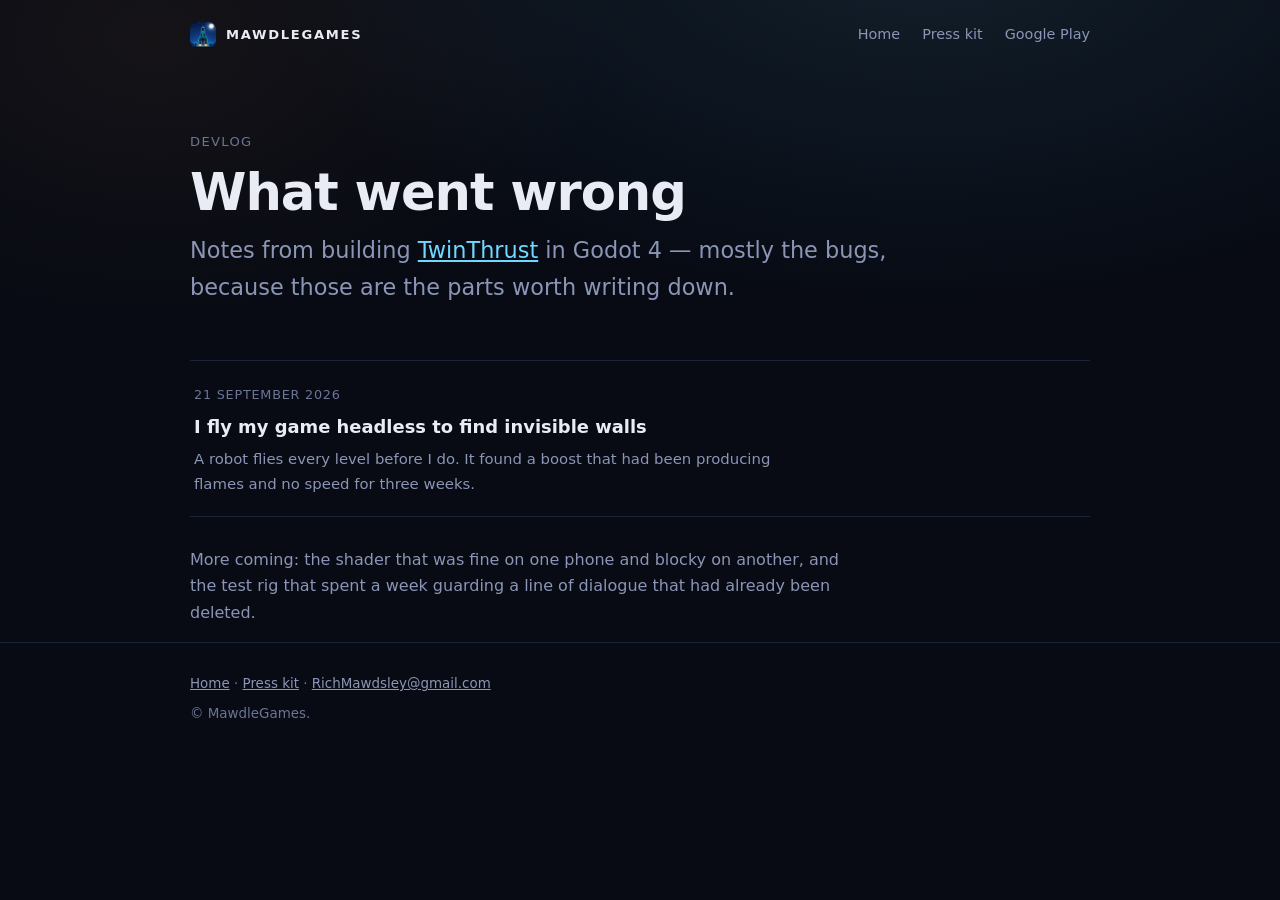
==== devlog/index.html @ 43130ed5 "Stand up the TwinThrust site: landing page, press kit and devlog Replaces a domain that served only " ====
<!DOCTYPE html>
<html lang="en">
<head>
<meta charset="utf-8">
<meta name="viewport" content="width=device-width, initial-scale=1">
<title>TwinThrust devlog</title>
<meta name="description" content="Notes from building TwinThrust in Godot 4 — the bugs, the test rigs, and the things that only go wrong on one phone.">
<link rel="icon" href="../media/icon_512.png">
<meta property="og:title" content="TwinThrust devlog">
<meta property="og:description" content="Notes from building a physics rocket lander in Godot 4 — the bugs, the test rigs, and the things that only go wrong on one phone.">
<meta property="og:image" content="https://mawdlecode.github.io/media/feature.png">
<link rel="stylesheet" href="../style.css">
</head>
<body>

<nav class="nav">
  <a class="brand" href="/"><img src="../media/icon_512.png" alt=""> MawdleGames</a>
  <a class="link" href="/">Home</a>
  <a class="link" href="../presskit/">Press&nbsp;kit</a>
  <a class="link" href="https://play.google.com/store/apps/details?id=com.mawdlegames.twinthrust">Google&nbsp;Play</a>
</nav>

<div class="wrap">
  <header class="hero" style="text-align:left; padding-bottom:10px">
    <p class="kicker">Devlog</p>
    <h1 style="font-size:clamp(2.1rem,6vw,3.2rem)">What went wrong</h1>
    <p class="tagline" style="max-width:52ch; margin-left:0">
      Notes from building <a href="/" style="color:var(--cyan)">TwinThrust</a> in Godot 4 — mostly
      the bugs, because those are the parts worth writing down.
    </p>
  </header>
</div>

<section class="wrap" style="padding-top:10px">
  <ul class="posts">
    <li>
      <a href="headless-autopilot/">
        <span class="meta">21 September 2026</span>
        <h3>I fly my game headless to find invisible walls</h3>
        <p>A robot flies every level before I do. It found a boost that had been producing flames and no speed for three weeks.</p>
      </a>
    </li>
  </ul>

  <p style="margin-top:30px; color:var(--muted)">
    More coming: the shader that was fine on one phone and blocky on another, and the test rig that
    spent a week guarding a line of dialogue that had already been deleted.
  </p>
</section>

<footer>
  <div class="wrap">
    <p><a href="/">Home</a> · <a href="../presskit/">Press kit</a> · <a href="mailto:RichMawdsley@gmail.com">RichMawdsley@gmail.com</a></p>
    <p>© MawdleGames.</p>
  </div>
</footer>

</body>
</html>
---- style.css ----
/* TwinThrust — mawdlecode.github.io
   Palette lifted from the game itself: the night sky, the Vael's cyan, the Magpie's orange. */

:root {
  color-scheme: dark;
  --bg:        #080b14;
  --bg-raised: #0e1322;
  --bg-sunk:   #05070e;
  --line:      #1c2439;
  --text:      #e9ecf5;
  --muted:     #8b95b5;
  --dim:       #6b7594;
  --cyan:      #6fd8ff;
  --orange:    #ffa552;
  --green:     #5ce6a0;
  --radius: 14px;
  --maxw: 940px;
}

* { box-sizing: border-box; }

html { scroll-behavior: smooth; }

body {
  margin: 0;
  background: var(--bg);
  color: var(--text);
  font-family: ui-sans-serif, system-ui, -apple-system, "Segoe UI", Roboto, Helvetica, Arial, sans-serif;
  line-height: 1.65;
  -webkit-font-smoothing: antialiased;
  overflow-x: hidden;
}

/* A faint starfield wash, so the page feels like the game without costing a request. */
body::before {
  content: "";
  position: fixed;
  inset: 0;
  pointer-events: none;
  z-index: 0;
  background:
    radial-gradient(1100px 620px at 72% -8%, rgba(111, 216, 255, .10), transparent 62%),
    radial-gradient(760px 520px at 12% 4%, rgba(255, 165, 82, .055), transparent 60%);
}

.wrap { position: relative; z-index: 1; max-width: var(--maxw); margin: 0 auto; padding: 0 20px; }

/* ---------- nav ---------- */
.nav {
  position: relative; z-index: 3;
  display: flex; align-items: center; gap: 22px;
  max-width: var(--maxw); margin: 0 auto; padding: 22px 20px;
  flex-wrap: wrap;
}
.nav .brand {
  font-weight: 700; letter-spacing: .13em; text-transform: uppercase;
  font-size: .82rem; color: var(--text); text-decoration: none; margin-right: auto;
  display: inline-flex; align-items: center; gap: 10px;
}
.nav .brand img { width: 26px; height: 26px; border-radius: 7px; display: block; }
.nav a.link { color: var(--muted); text-decoration: none; font-size: .9rem; }
.nav a.link:hover { color: var(--cyan); }

/* ---------- hero ---------- */
.hero { padding: 48px 0 20px; text-align: center; }
.hero h1 {
  font-size: clamp(2.6rem, 9vw, 4.6rem);
  line-height: 1.02; margin: 0 0 14px; letter-spacing: -.02em; font-weight: 800;
}
.hero h1 .t2 {
  background: linear-gradient(100deg, var(--cyan), var(--orange));
  -webkit-background-clip: text; background-clip: text; color: transparent;
}
.tagline { font-size: clamp(1.05rem, 3.4vw, 1.4rem); color: var(--muted); margin: 0 auto 8px; max-width: 30ch; }
.subline { color: var(--dim, #6b7594); font-size: .95rem; margin: 0 0 30px; }

.badges { display: flex; gap: 14px; justify-content: center; flex-wrap: wrap; align-items: center; margin-bottom: 8px; }
.play-badge img { height: 58px; display: block; }
.ghost {
  display: inline-flex; align-items: center; gap: 8px;
  padding: 13px 20px; border: 1px solid var(--line); border-radius: 11px;
  color: var(--text); text-decoration: none; font-size: .93rem; background: rgba(255,255,255,.02);
}
.ghost:hover { border-color: var(--cyan); color: var(--cyan); }

/* ---------- video strip ---------- */
.strip {
  display: grid; grid-template-columns: repeat(4, 1fr); gap: 14px;
  margin: 42px 0 12px;
}
.shot { position: relative; border-radius: var(--radius); overflow: hidden; background: var(--bg-sunk); border: 1px solid var(--line); }
.shot video, .shot img { width: 100%; display: block; aspect-ratio: 9/16; object-fit: cover; }
.shot figcaption {
  position: absolute; left: 0; right: 0; bottom: 0;
  padding: 26px 12px 10px; font-size: .78rem; color: #cfd6ea;
  background: linear-gradient(transparent, rgba(4,6,12,.92));
}
@media (max-width: 760px) { .strip { grid-template-columns: repeat(2, 1fr); } }

/* ---------- sections ---------- */
section { padding: 60px 0; }
h2 { font-size: clamp(1.5rem, 4.6vw, 2.05rem); margin: 0 0 14px; letter-spacing: -.01em; }
h2 .accent { color: var(--cyan); }
.lede { color: var(--muted); font-size: 1.06rem; max-width: 62ch; }
p { max-width: 66ch; }

.split { display: grid; grid-template-columns: 1.15fr .85fr; gap: 40px; align-items: center; }
@media (max-width: 800px) { .split { grid-template-columns: 1fr; gap: 26px; } }
.split .media { border-radius: var(--radius); overflow: hidden; border: 1px solid var(--line); background: var(--bg-sunk); }
.split .media video { width: 100%; display: block; }

.grid { display: grid; grid-template-columns: repeat(auto-fit, minmax(230px, 1fr)); gap: 16px; margin-top: 28px; }
.card { background: var(--bg-raised); border: 1px solid var(--line); border-radius: var(--radius); padding: 20px; }
.card h3 { margin: 0 0 7px; font-size: 1rem; letter-spacing: .01em; }
.card p { margin: 0; color: var(--muted); font-size: .92rem; }
.card .num { font-size: 1.85rem; font-weight: 800; color: var(--cyan); line-height: 1; display: block; margin-bottom: 6px; }
.card.warm .num { color: var(--orange); }
.card.good .num { color: var(--green); }

hr.rule { border: 0; border-top: 1px solid var(--line); margin: 0; }

/* ---------- devlog list ---------- */
.posts { list-style: none; padding: 0; margin: 26px 0 0; }
.posts li { border-top: 1px solid var(--line); }
.posts li:last-child { border-bottom: 1px solid var(--line); }
.posts a { display: block; padding: 20px 4px; text-decoration: none; color: var(--text); }
.posts a:hover { background: rgba(111,216,255,.04); }
.posts .meta { color: var(--dim, #6b7594); font-size: .8rem; letter-spacing: .06em; text-transform: uppercase; }
.posts h3 { margin: 5px 0 5px; font-size: 1.12rem; }
.posts p { margin: 0; color: var(--muted); font-size: .93rem; }

/* ---------- article ---------- */
.article { max-width: 700px; }
.article h2 { margin-top: 40px; font-size: 1.35rem; }
.article p, .article li { color: #ccd3e6; }
.article code {
  background: var(--bg-raised); border: 1px solid var(--line); border-radius: 5px;
  padding: 1px 6px; font-size: .88em; color: var(--cyan);
  font-family: ui-monospace, SFMono-Regular, Menlo, Consolas, monospace;
}
.article pre {
  background: var(--bg-sunk); border: 1px solid var(--line); border-radius: 10px;
  padding: 16px; overflow-x: auto; font-size: .86rem; line-height: 1.55;
}
.article pre code { background: none; border: 0; padding: 0; color: #d7def0; }
.article blockquote {
  margin: 22px 0; padding: 4px 0 4px 18px; border-left: 2px solid var(--orange);
  color: var(--muted); font-style: italic;
}
.kicker { color: var(--dim, #6b7594); font-size: .82rem; letter-spacing: .1em; text-transform: uppercase; }

/* ---------- cta ---------- */
.cta {
  text-align: center; background: var(--bg-raised);
  border: 1px solid var(--line); border-radius: 18px; padding: 44px 24px; margin: 20px 0 60px;
}
.cta h2 { margin-bottom: 8px; }

/* ---------- footer ---------- */
footer { border-top: 1px solid var(--line); padding: 30px 0 46px; color: var(--dim, #6b7594); font-size: .84rem; }
footer a { color: var(--muted); }
footer p { max-width: none; margin: 0 0 8px; }
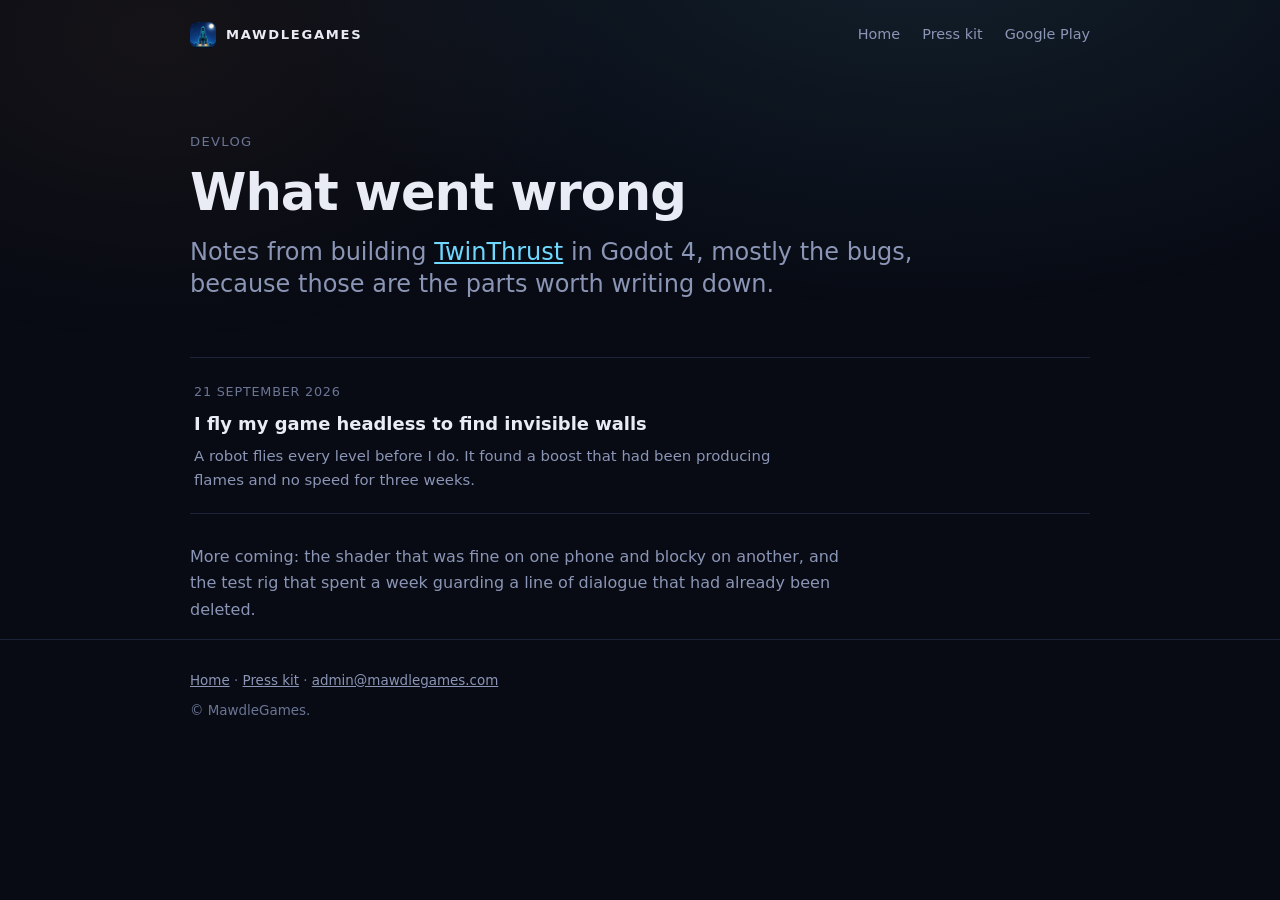
==== commit fe7c22f2: "Correct the site against the game, and show all three realms Owner review found the copy was describ" ====
--- a/devlog/index.html
+++ b/devlog/index.html
@@ -4,10 +4,10 @@
 <meta charset="utf-8">
 <meta name="viewport" content="width=device-width, initial-scale=1">
 <title>TwinThrust devlog</title>
-<meta name="description" content="Notes from building TwinThrust in Godot 4 — the bugs, the test rigs, and the things that only go wrong on one phone.">
+<meta name="description" content="Notes from building TwinThrust in Godot 4, the bugs, the test rigs, and the things that only go wrong on one phone.">
 <link rel="icon" href="../media/icon_512.png">
 <meta property="og:title" content="TwinThrust devlog">
-<meta property="og:description" content="Notes from building a physics rocket lander in Godot 4 — the bugs, the test rigs, and the things that only go wrong on one phone.">
+<meta property="og:description" content="Notes from building a physics rocket lander in Godot 4, the bugs, the test rigs, and the things that only go wrong on one phone.">
 <meta property="og:image" content="https://mawdlecode.github.io/media/feature.png">
 <link rel="stylesheet" href="../style.css">
 </head>
@@ -25,7 +25,7 @@
     <p class="kicker">Devlog</p>
     <h1 style="font-size:clamp(2.1rem,6vw,3.2rem)">What went wrong</h1>
     <p class="tagline" style="max-width:52ch; margin-left:0">
-      Notes from building <a href="/" style="color:var(--cyan)">TwinThrust</a> in Godot 4 — mostly
+      Notes from building <a href="/" style="color:var(--cyan)">TwinThrust</a> in Godot 4, mostly
       the bugs, because those are the parts worth writing down.
     </p>
   </header>
@@ -50,7 +50,7 @@
 
 <footer>
   <div class="wrap">
-    <p><a href="/">Home</a> · <a href="../presskit/">Press kit</a> · <a href="mailto:RichMawdsley@gmail.com">RichMawdsley@gmail.com</a></p>
+    <p><a href="/">Home</a> · <a href="../presskit/">Press kit</a> · <a href="mailto:admin@mawdlegames.com">admin@mawdlegames.com</a></p>
     <p>© MawdleGames.</p>
   </div>
 </footer>
--- a/style.css
+++ b/style.css
@@ -1,4 +1,4 @@
-/* TwinThrust — mawdlecode.github.io
+/* TwinThrust, mawdlecode.github.io
    Palette lifted from the game itself: the night sky, the Vael's cyan, the Magpie's orange. */
 
 :root {
@@ -65,14 +65,17 @@
 .hero { padding: 48px 0 20px; text-align: center; }
 .hero h1 {
   font-size: clamp(2.6rem, 9vw, 4.6rem);
-  line-height: 1.02; margin: 0 0 14px; letter-spacing: -.02em; font-weight: 800;
+  line-height: 1.02; margin: 0 0 18px; letter-spacing: -.02em; font-weight: 800;
 }
 .hero h1 .t2 {
   background: linear-gradient(100deg, var(--cyan), var(--orange));
   -webkit-background-clip: text; background-clip: text; color: transparent;
 }
-.tagline { font-size: clamp(1.05rem, 3.4vw, 1.4rem); color: var(--muted); margin: 0 auto 8px; max-width: 30ch; }
-.subline { color: var(--dim, #6b7594); font-size: .95rem; margin: 0 0 30px; }
+.tagline {
+  font-size: clamp(1.15rem, 3.6vw, 1.5rem); color: var(--muted);
+  margin: 0 auto 10px; max-width: 34ch; line-height: 1.35;
+}
+.subline { color: var(--dim); font-size: .95rem; margin: 0 auto 32px; max-width: 46ch; }
 
 .badges { display: flex; gap: 14px; justify-content: center; flex-wrap: wrap; align-items: center; margin-bottom: 8px; }
 .play-badge img { height: 58px; display: block; }
@@ -108,6 +111,21 @@
 @media (max-width: 800px) { .split { grid-template-columns: 1fr; gap: 26px; } }
 .split .media { border-radius: var(--radius); overflow: hidden; border: 1px solid var(--line); background: var(--bg-sunk); }
 .split .media video { width: 100%; display: block; }
+
+/* Centred sections: heading, lede and card contents all share the axis. */
+.center { text-align: center; }
+.center p, .center .lede { margin-left: auto; margin-right: auto; }
+.center-block { max-width: 60ch; margin-left: auto; margin-right: auto; }
+.center .card { text-align: center; }
+.center .card p { margin-left: auto; margin-right: auto; }
+
+/* The three realms, side by side, so the palettes read as three worlds. */
+.realms { display: grid; grid-template-columns: repeat(3, 1fr); gap: 18px; margin-top: 32px; text-align: left; }
+@media (max-width: 800px) { .realms { grid-template-columns: 1fr; max-width: 420px; margin-left: auto; margin-right: auto; } }
+.realm { margin: 0; background: var(--bg-raised); border: 1px solid var(--line); border-radius: var(--radius); overflow: hidden; }
+.realm img { width: 100%; display: block; aspect-ratio: 9/16; object-fit: cover; object-position: center; }
+.realm figcaption { padding: 16px 18px 20px; font-size: .9rem; color: var(--muted); line-height: 1.55; }
+.realm figcaption strong { display: block; color: var(--text); font-size: .97rem; margin-bottom: 6px; letter-spacing: .01em; }
 
 .grid { display: grid; grid-template-columns: repeat(auto-fit, minmax(230px, 1fr)); gap: 16px; margin-top: 28px; }
 .card { background: var(--bg-raised); border: 1px solid var(--line); border-radius: var(--radius); padding: 20px; }
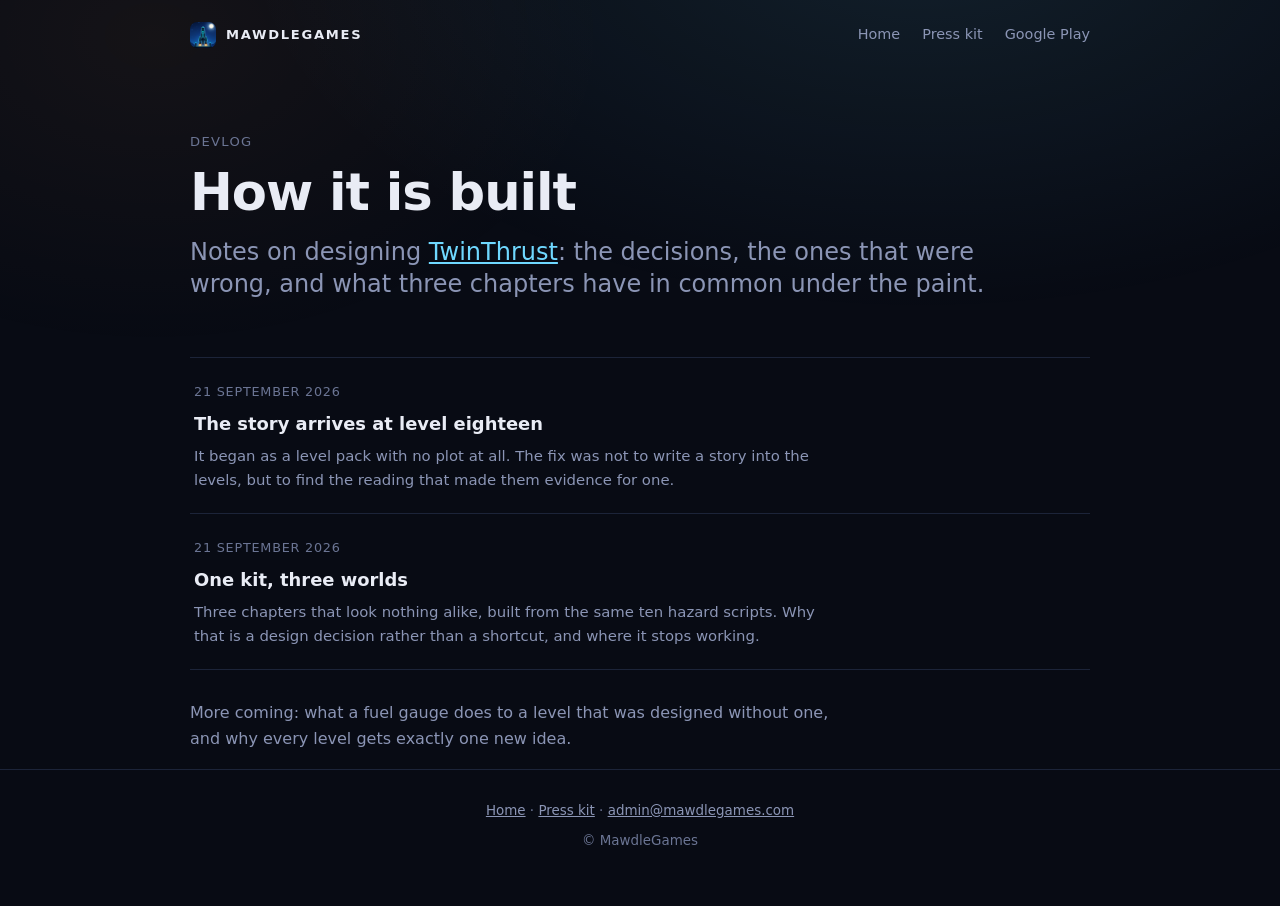
==== commit 2f23b628: "Replace the devlog with two design posts, and add the PixelPicked badge The owner did not want the h" ====
--- a/devlog/index.html
+++ b/devlog/index.html
@@ -4,10 +4,10 @@
 <meta charset="utf-8">
 <meta name="viewport" content="width=device-width, initial-scale=1">
 <title>TwinThrust devlog</title>
-<meta name="description" content="Notes from building TwinThrust in Godot 4, the bugs, the test rigs, and the things that only go wrong on one phone.">
+<meta name="description" content="Notes on designing TwinThrust: how three chapters are built from one kit of scripts, and how a level pack grew a story.">
 <link rel="icon" href="../media/icon_512.png">
 <meta property="og:title" content="TwinThrust devlog">
-<meta property="og:description" content="Notes from building a physics rocket lander in Godot 4, the bugs, the test rigs, and the things that only go wrong on one phone.">
+<meta property="og:description" content="Notes on designing TwinThrust: how three chapters are built from one kit of scripts, and how a level pack grew a story.">
 <meta property="og:image" content="https://mawdlecode.github.io/media/feature.png">
 <link rel="stylesheet" href="../style.css">
 </head>
@@ -23,10 +23,10 @@
 <div class="wrap">
   <header class="hero" style="text-align:left; padding-bottom:10px">
     <p class="kicker">Devlog</p>
-    <h1 style="font-size:clamp(2.1rem,6vw,3.2rem)">What went wrong</h1>
-    <p class="tagline" style="max-width:52ch; margin-left:0">
-      Notes from building <a href="/" style="color:var(--cyan)">TwinThrust</a> in Godot 4, mostly
-      the bugs, because those are the parts worth writing down.
+    <h1 style="font-size:clamp(2.1rem,6vw,3.2rem)">How it is built</h1>
+    <p class="tagline" style="max-width:54ch; margin-left:0">
+      Notes on designing <a href="/" style="color:var(--cyan)">TwinThrust</a>: the decisions, the
+      ones that were wrong, and what three chapters have in common under the paint.
     </p>
   </header>
 </div>
@@ -34,24 +34,31 @@
 <section class="wrap" style="padding-top:10px">
   <ul class="posts">
     <li>
-      <a href="headless-autopilot/">
+      <a href="the-story-arrives-late/">
         <span class="meta">21 September 2026</span>
-        <h3>I fly my game headless to find invisible walls</h3>
-        <p>A robot flies every level before I do. It found a boost that had been producing flames and no speed for three weeks.</p>
+        <h3>The story arrives at level eighteen</h3>
+        <p>It began as a level pack with no plot at all. The fix was not to write a story into the levels, but to find the reading that made them evidence for one.</p>
+      </a>
+    </li>
+    <li>
+      <a href="one-kit-three-worlds/">
+        <span class="meta">21 September 2026</span>
+        <h3>One kit, three worlds</h3>
+        <p>Three chapters that look nothing alike, built from the same ten hazard scripts. Why that is a design decision rather than a shortcut, and where it stops working.</p>
       </a>
     </li>
   </ul>
 
   <p style="margin-top:30px; color:var(--muted)">
-    More coming: the shader that was fine on one phone and blocky on another, and the test rig that
-    spent a week guarding a line of dialogue that had already been deleted.
+    More coming: what a fuel gauge does to a level that was designed without one, and why every
+    level gets exactly one new idea.
   </p>
 </section>
 
 <footer>
-  <div class="wrap">
-    <p><a href="/">Home</a> · <a href="../presskit/">Press kit</a> · <a href="mailto:admin@mawdlegames.com">admin@mawdlegames.com</a></p>
-    <p>© MawdleGames.</p>
+  <div class="wrap center">
+    <p><a href="/">Home</a> &middot; <a href="../presskit/">Press kit</a> &middot; <a href="mailto:admin@mawdlegames.com">admin@mawdlegames.com</a></p>
+    <p>© MawdleGames</p>
   </div>
 </footer>
 
--- a/style.css
+++ b/style.css
@@ -178,3 +178,15 @@
 footer { border-top: 1px solid var(--line); padding: 30px 0 46px; color: var(--dim, #6b7594); font-size: .84rem; }
 footer a { color: var(--muted); }
 footer p { max-width: none; margin: 0 0 8px; }
+
+/* ---------- reskin table (devlog) ---------- */
+table.reskin { width: 100%; border-collapse: collapse; margin: 22px 0 26px; font-size: .88rem; min-width: 560px; }
+table.reskin th, table.reskin td { text-align: left; padding: 10px 12px; border-bottom: 1px solid var(--line); vertical-align: top; }
+table.reskin thead th { color: var(--text); font-size: .78rem; text-transform: uppercase; letter-spacing: .07em; border-bottom-color: #2a3550; }
+table.reskin td { color: var(--muted); }
+table.reskin td:first-child { color: var(--cyan); white-space: nowrap; }
+table.reskin tbody tr:hover { background: rgba(111,216,255,.03); }
+
+/* ---------- badges row ---------- */
+.badge-row { display: flex; gap: 14px; justify-content: center; align-items: center; flex-wrap: wrap; margin-top: 18px; }
+.badge-row img { display: block; border-radius: 8px; }
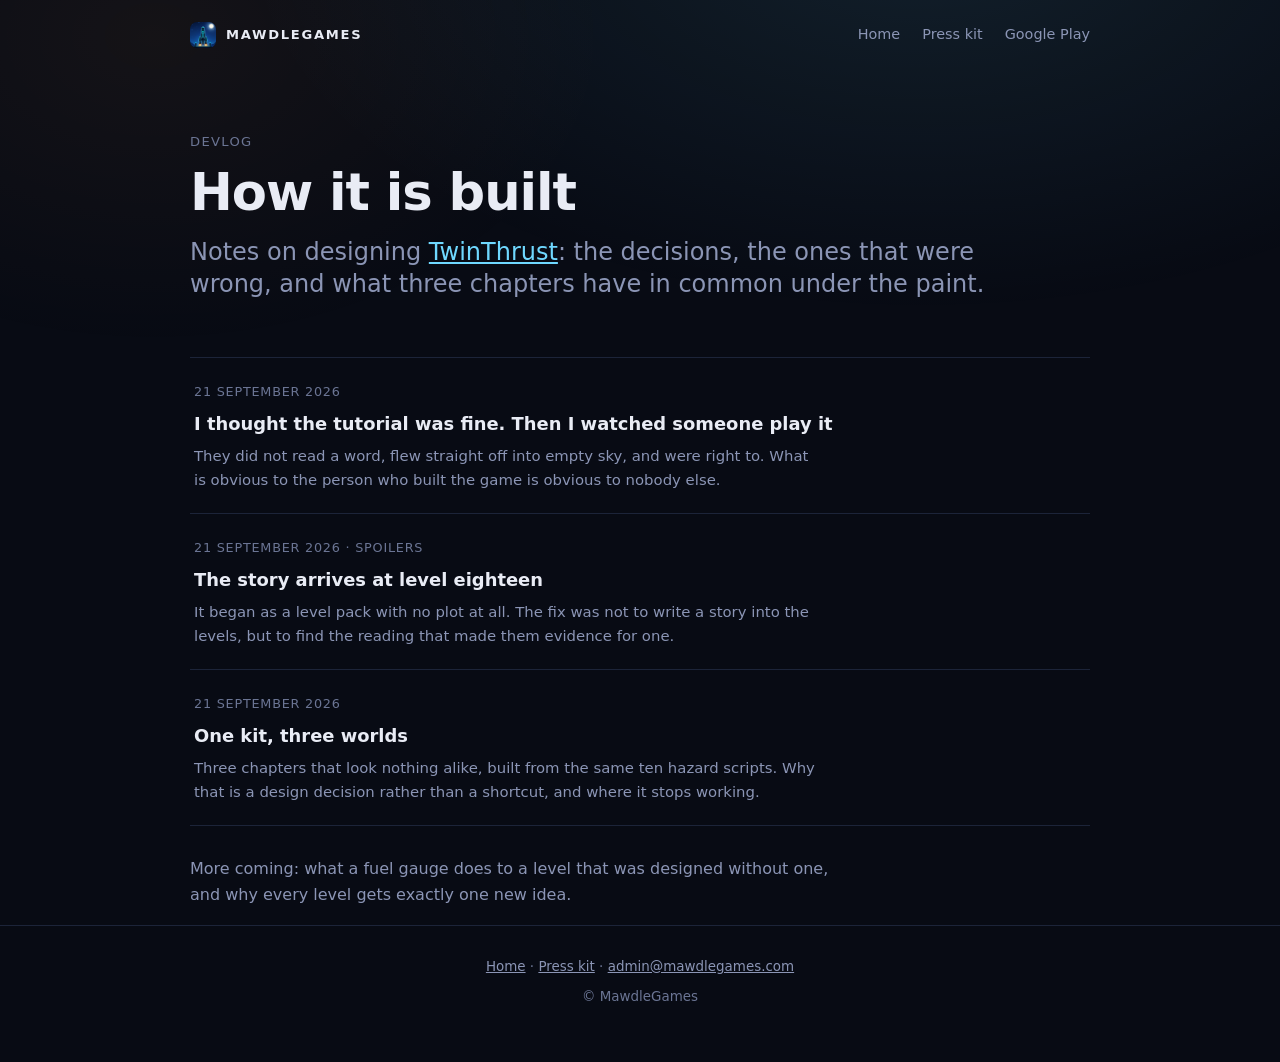
==== commit 9a2d7461: "Spoiler warning, a third devlog, and the Chapter 4 framing Owner review:  - Big bold SPOILERS AHEAD " ====
--- a/devlog/index.html
+++ b/devlog/index.html
@@ -34,8 +34,15 @@
 <section class="wrap" style="padding-top:10px">
   <ul class="posts">
     <li>
+      <a href="watching-people-play/">
+        <span class="meta">21 September 2026</span>
+        <h3>I thought the tutorial was fine. Then I watched someone play it</h3>
+        <p>They did not read a word, flew straight off into empty sky, and were right to. What is obvious to the person who built the game is obvious to nobody else.</p>
+      </a>
+    </li>
+    <li>
       <a href="the-story-arrives-late/">
-        <span class="meta">21 September 2026</span>
+        <span class="meta">21 September 2026 &middot; spoilers</span>
         <h3>The story arrives at level eighteen</h3>
         <p>It began as a level pack with no plot at all. The fix was not to write a story into the levels, but to find the reading that made them evidence for one.</p>
       </a>
--- a/style.css
+++ b/style.css
@@ -190,3 +190,24 @@
 /* ---------- badges row ---------- */
 .badge-row { display: flex; gap: 14px; justify-content: center; align-items: center; flex-wrap: wrap; margin-top: 18px; }
 .badge-row img { display: block; border-radius: 8px; }
+
+/* ---------- spoiler warning ---------- */
+.spoiler {
+  border: 2px solid var(--orange);
+  border-radius: var(--radius);
+  background: rgba(255, 165, 82, .07);
+  padding: 20px 22px;
+  margin: 26px 0 34px;
+}
+.spoiler .spoiler-title {
+  margin: 0 0 8px;
+  font-size: clamp(1.25rem, 4vw, 1.6rem);
+  font-weight: 800;
+  letter-spacing: .04em;
+  text-transform: uppercase;
+  color: var(--orange);
+}
+.spoiler p { margin: 0 0 10px; color: #e2e7f3; max-width: none; }
+.spoiler p:last-child { margin-bottom: 0; }
+.spoiler .spoiler-out { font-weight: 600; }
+.spoiler a { color: var(--orange); }
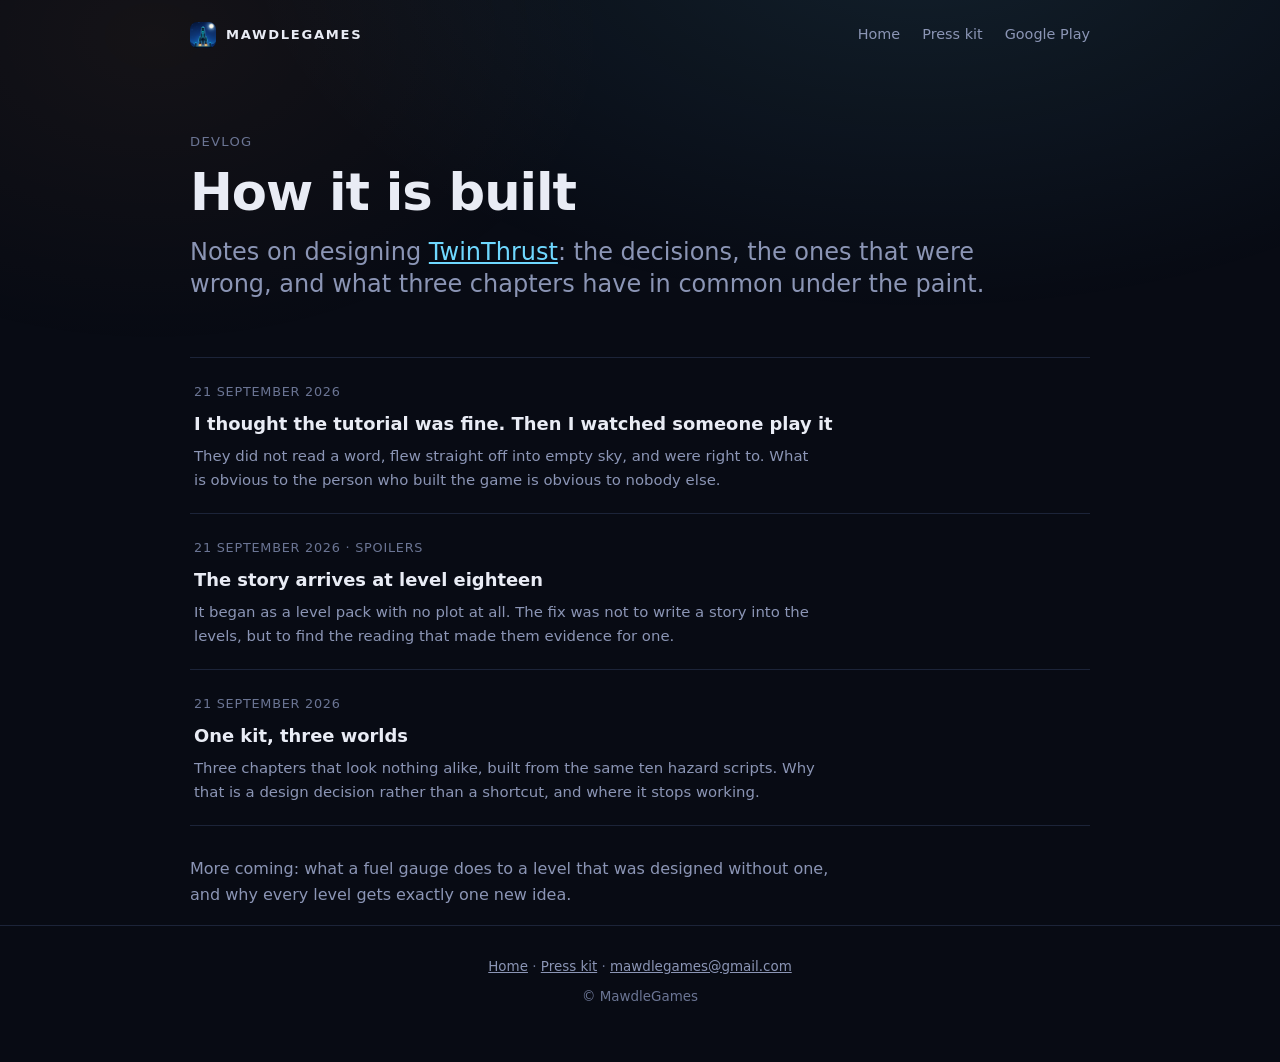
==== commit cff51050: "Correct the contact address to mawdlegames@gmail.com admin@mawdlegames.com was wrong. Changed on eve" ====
--- a/devlog/index.html
+++ b/devlog/index.html
@@ -64,10 +64,16 @@
 
 <footer>
   <div class="wrap center">
-    <p><a href="/">Home</a> &middot; <a href="../presskit/">Press kit</a> &middot; <a href="mailto:admin@mawdlegames.com">admin@mawdlegames.com</a></p>
+    <p><a href="/">Home</a> &middot; <a href="../presskit/">Press kit</a> &middot; <a href="mailto:mawdlegames@gmail.com">mawdlegames@gmail.com</a></p>
     <p>© MawdleGames</p>
   </div>
 </footer>
 
+
+<!-- Play counts. GoatCounter sets no cookies and stores nothing personal, so
+     this needs no consent banner. Dashboard: mawdlegames.goatcounter.com -->
+<script data-goatcounter="https://mawdlegames.goatcounter.com/count"
+        async src="//gc.zgo.at/count.js"></script>
+
 </body>
 </html>
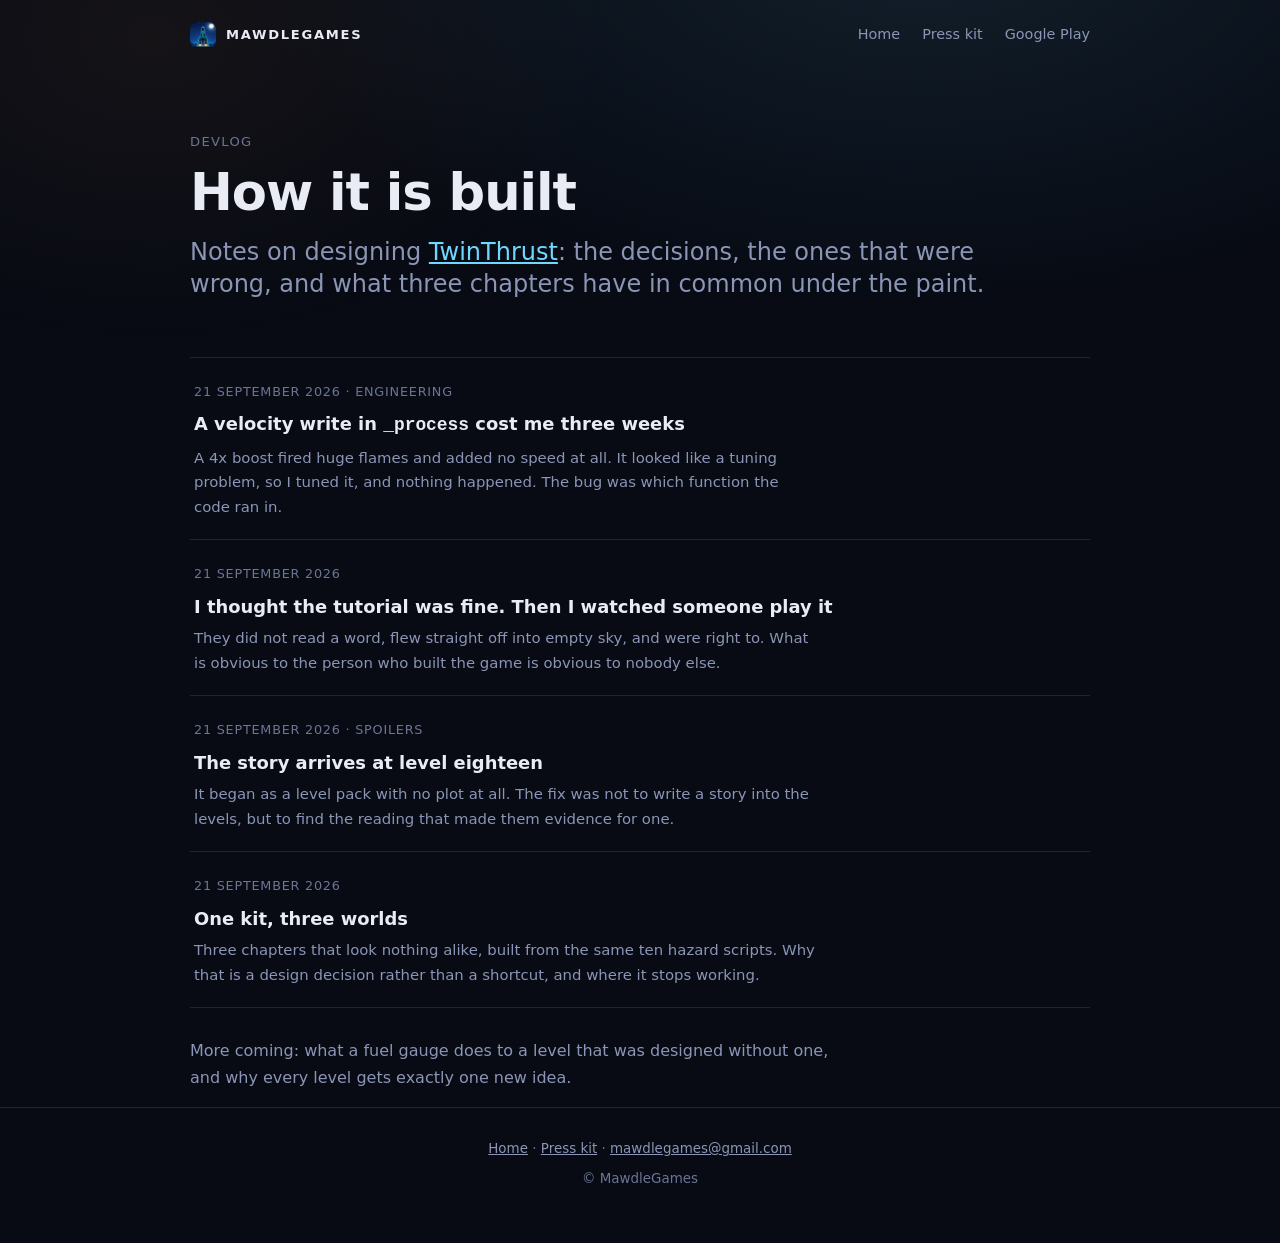
==== commit d16f0c87: "Devlog: a velocity write in _process cost me three weeks The D-075 bug, written up from the decision" ====
--- a/devlog/index.html
+++ b/devlog/index.html
@@ -33,6 +33,13 @@
 
 <section class="wrap" style="padding-top:10px">
   <ul class="posts">
+    <li>
+      <a href="velocity-write-in-process/">
+        <span class="meta">21 September 2026 &middot; engineering</span>
+        <h3>A velocity write in <code>_process</code> cost me three weeks</h3>
+        <p>A 4x boost fired huge flames and added no speed at all. It looked like a tuning problem, so I tuned it, and nothing happened. The bug was which function the code ran in.</p>
+      </a>
+    </li>
     <li>
       <a href="watching-people-play/">
         <span class="meta">21 September 2026</span>
